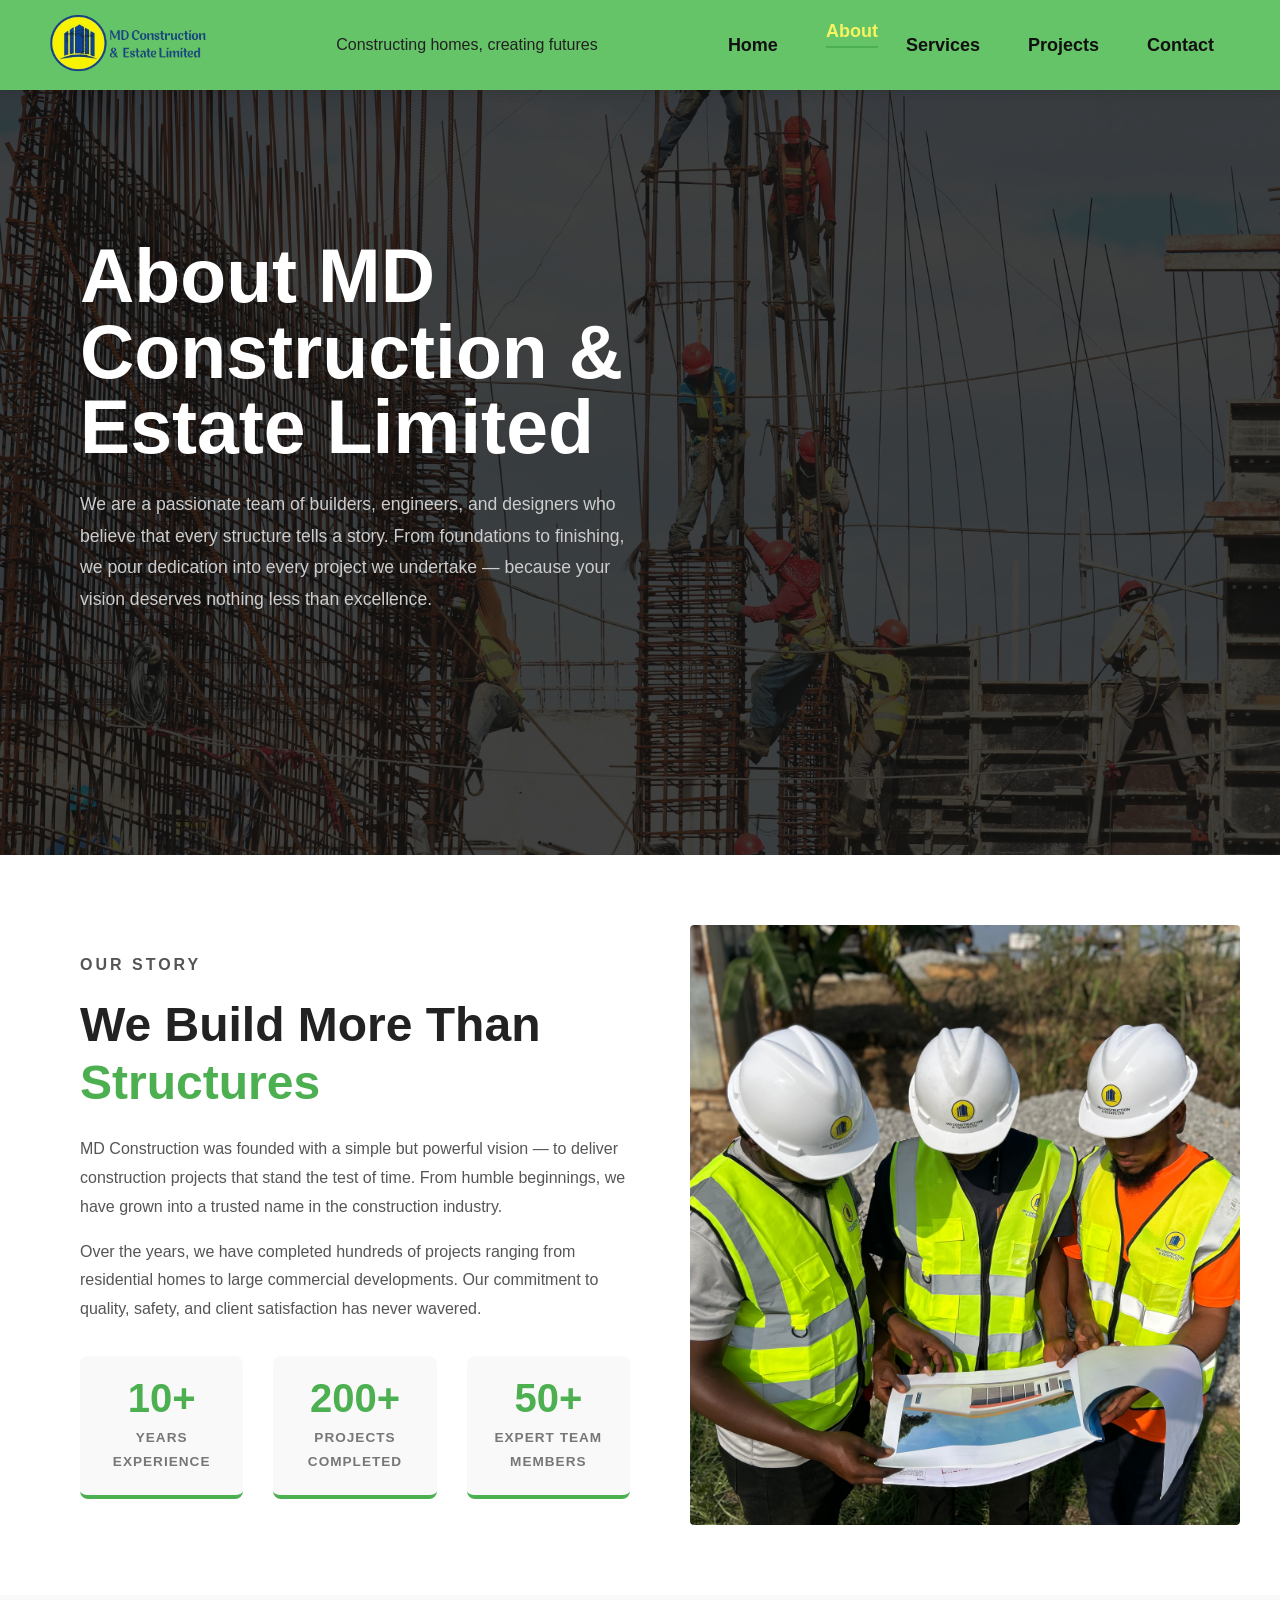
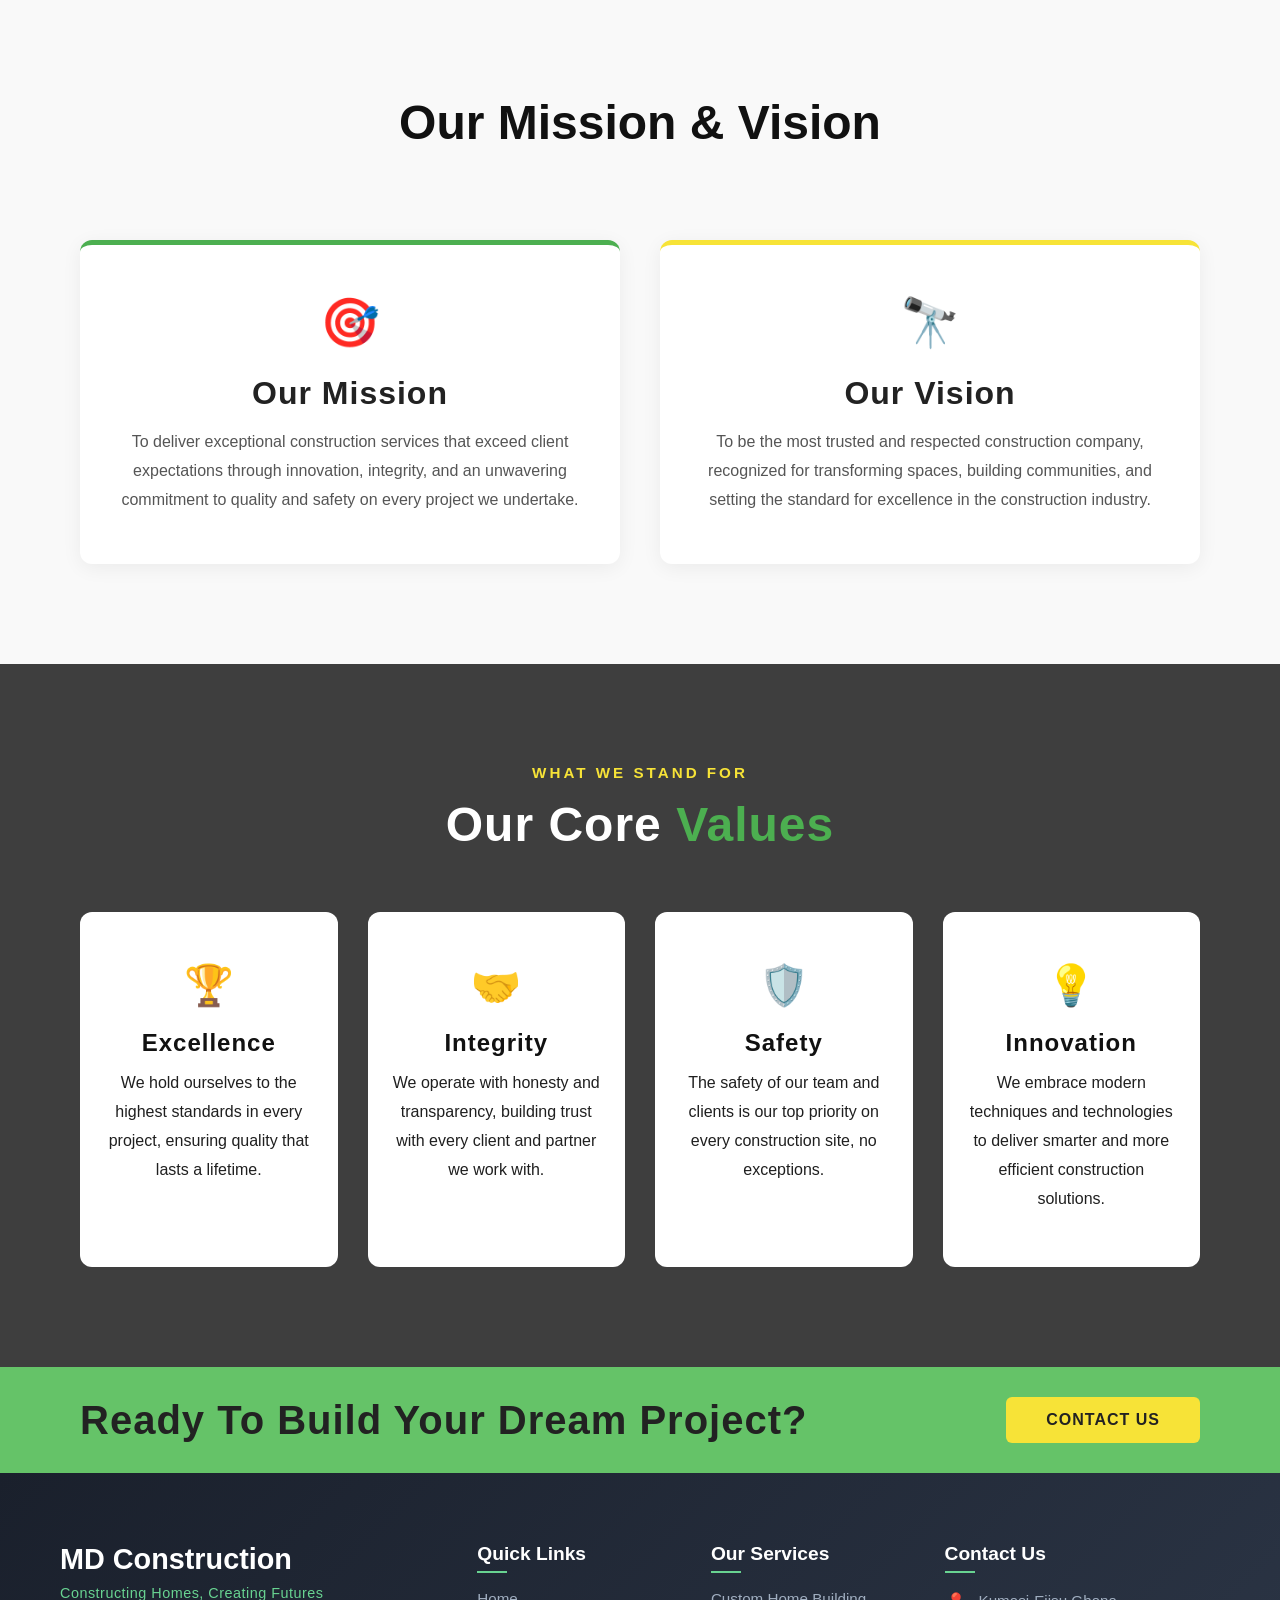
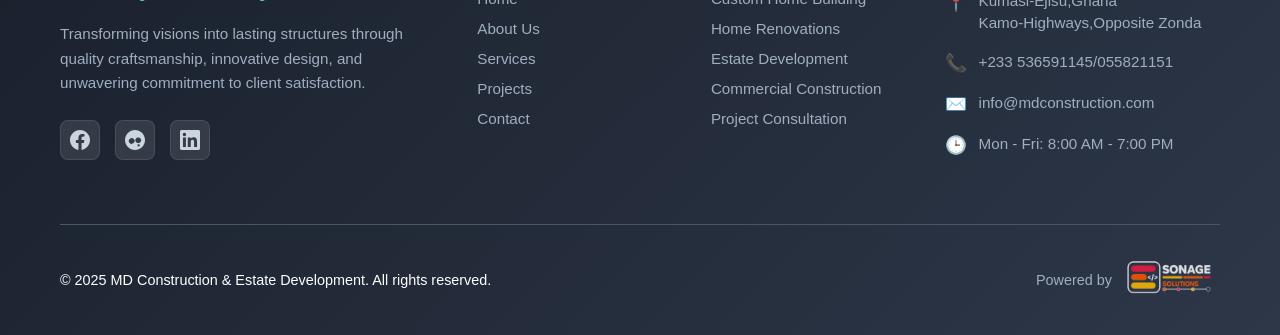
==== about.html @ ecbb5c83 "Fix sync and update site" ====
<!DOCTYPE html>
<html lang="en">
<head>
  <meta charset="UTF-8" />
  <meta name="viewport" content="width=device-width, initial-scale=1.0" />
  <title>About Us - MD Construction</title>
  <link rel="stylesheet" href="styles/about.css" />
  <link rel="stylesheet" href="https://cdnjs.cloudflare.com/ajax/libs/font-awesome/6.5.0/css/all.min.css" />
  <link href="https://fonts.googleapis.com/css2?family=Poppins:wght@400;600&display=swap" rel="stylesheet" />
  <link href="https://fonts.googleapis.com/css2?family=Work+Sans:wght@400;500;600&display=swap" rel="stylesheet">
  <link rel="stylesheet" href="https://cdnjs.cloudflare.com/ajax/libs/font-awesome/6.5.0/css/all.min.css">
  <link rel="stylesheet" href="https://fonts.googleapis.com/css2?family=Inter:wght@400;500;600;700&display=swap">
  <link href="https://cdn.jsdelivr.net/npm/aos@2.3.4/dist/aos.css" rel="stylesheet">
</head>
<body>

<!-- ===== Navbar Start ===== -->
<header class="nav-navbar">
  <div class="nav-container"><a href="index.html" class="logo"><img src="images/MD_CONSTRUCTION___ESTATE_LTD..-removebg-preview.png" alt="MD Logo" /></a> 
     <p>Constructing homes, creating futures</p>
    <nav class="nav">
      <ul class="nav-menu" id="navMenu">
        <li><a href="index.html">Home</a></li>
        <li><a href="about.html" class="active">About</a></li>
        <li class="dropdown">
        <a href="services.html" class="dropdown-toggle">Services</a>
    <span class="dropdown-arrow"><i class="fas fa-angle-down"></i></span>
    <ul class="dropdown-menu">
        <li><a href="#">Quantity Surveying</a></li>
        <li><a href="#">Architecture Work</a></li>
        <li><a href="#">U-drain Construction</a></li>
        <li><a href="#">Interior & Exterior design</a></li>
        <li><a href="#">Building Project</a></li>
        <li><a href="#">Land Surveying</a></li>
        <li><a href="#">Estimates</a></li>
        <li><a href="#">Consultancy Services</a></li>
    </ul>
</li>
        <li><a href="projects.html">Projects</a></li>
        <li><a href="contact.html">Contact</a></li>
      </ul>

<div class="hamburger" id="hamburger">
  <span></span>
  <span></span>
  <span></span>
</div>
  </nav>
  </div>
</header>
<!-- ===== Navbar End ===== -->


<!-- Hero Section -->
<section class="about-hero">
    <div class="about-hero-overlay"></div>
    <div class="about-hero-content">
        <h1>About MD Construction & Estate Limited</h1>
        <p class="about-hero-desc">We are a passionate team of builders, engineers, and designers who believe that every structure tells a story. From foundations to finishing, we pour dedication into every project we undertake — because your vision deserves nothing less than excellence.</p>
    </div>
</section>

<!-- Our Story Section -->
<section class="our-story">
    <div class="our-story-container">
        <div class="our-story-content">
            <p class="section-sub">Our Story</p>
            <h2>We Build More Than <span>Structures</span></h2>
            <p>MD Construction was founded with a simple but powerful vision — to deliver construction projects that stand the test of time. From humble beginnings, we have grown into a trusted name in the construction industry.</p>
            <p>Over the years, we have completed hundreds of projects ranging from residential homes to large commercial developments. Our commitment to quality, safety, and client satisfaction has never wavered.</p>
            <div class="our-story-stats">
                <div class="stat">
                    <h3>10+</h3>
                    <p>Years Experience</p>
                </div>
                <div class="stat">
                    <h3>200+</h3>
                    <p>Projects Completed</p>
                </div>
                <div class="stat">
                    <h3>50+</h3>
                    <p>Expert Team Members</p>
                </div>
            </div>
        </div>
        <div class="our-story-image">
            <img src="images/abt.jpg" alt="MD Construction Story">
        </div>
    </div>  
</section>

<!-- Mission & Vision Section -->
<section class="mission-vision">
    <h1 class="Heading">Our Mission & Vision</h1>
    <div class="mission-vision-container">
        <div class="mission-box">
            <div class="mv-icon">🎯</div>
            <h3>Our Mission</h3>
            <p>To deliver exceptional construction services that exceed client expectations through innovation, integrity, and an unwavering commitment to quality and safety on every project we undertake.</p>
        </div>
        <div class="vision-box">
            <div class="mv-icon">🔭</div>
            <h3>Our Vision</h3>
            <p>To be the most trusted and respected construction company, recognized for transforming spaces, building communities, and setting the standard for excellence in the construction industry.</p>
        </div>
    </div>
</section>


 <!-- Core Values Section -->
<section class="core-values">
    <div class="core-values-overlay"></div>
    <div class="core-values-container">
        <div class="core-values-header">
            <p class="section-sub">What We Stand For</p>
            <h2>Our Core <span>Values</span></h2>
        </div>
        <div class="core-values-grid">
            <div class="value-card">
                <div class="value-icon">🏆</div>
                <h4>Excellence</h4>
                <p>We hold ourselves to the highest standards in every project, ensuring quality that lasts a lifetime.</p>
            </div>
            <div class="value-card">
                <div class="value-icon">🤝</div>
                <h4>Integrity</h4>
                <p>We operate with honesty and transparency, building trust with every client and partner we work with.</p>
            </div>
            <div class="value-card">
                <div class="value-icon">🛡️</div>
                <h4>Safety</h4>
                <p>The safety of our team and clients is our top priority on every construction site, no exceptions.</p>
            </div>
            <div class="value-card">
                <div class="value-icon">💡</div>
                <h4>Innovation</h4>
                <p>We embrace modern techniques and technologies to deliver smarter and more efficient construction solutions.</p>
            </div>
        </div>
    </div>
</section>

<!-- CTA Section -->
<section class="about-cta">
    <div class="about-cta-content">
        <h2>Ready To Build Your <span>Dream Project?</span></h2>
        <a href="contact.html" class="cta-btn">Contact Us</a>
    </div>
</section>
  
<footer class="modern-footer">
    <div class="footer-container">
        <!-- Main Footer Content -->
        <div class="footer-main">
            <!-- Company Info -->
            <div class="footer-section company-info">
                <div class="footer-logo">
                    <h3>MD Construction</h3>
                    <span class="tagline">Constructing Homes, Creating Futures</span>
                </div>
                <p class="company-description">
                    Transforming visions into lasting structures through quality craftsmanship, 
                    innovative design, and unwavering commitment to client satisfaction.
                </p>
                <div class="social-links">
                    <a href="#" class="social-link" aria-label="Facebook">
                        <svg width="20" height="20" viewBox="0 0 24 24" fill="currentColor">
                            <path d="M24 12.073c0-6.627-5.373-12-12-12s-12 5.373-12 12c0 5.99 4.388 10.954 10.125 11.854v-8.385H7.078v-3.47h3.047V9.43c0-3.007 1.792-4.669 4.533-4.669 1.312 0 2.686.235 2.686.235v2.953H15.83c-1.491 0-1.956.925-1.956 1.874v2.25h3.328l-.532 3.47h-2.796v8.385C19.612 23.027 24 18.062 24 12.073z"/>
                        </svg>
                    </a>
                    <a href="#" class="social-link" aria-label="Instagram">
                        <svg width="20" height="20" viewBox="0 0 24 24" fill="currentColor">
                            <path d="M12.017 0C5.396 0 .029 5.367.029 11.987c0 6.62 5.367 11.987 11.988 11.987s11.987-5.367 11.987-11.987C24.014 5.367 18.647.001 12.017.001zM8.449 16.988c-1.297 0-2.448-.611-3.197-1.558-.749-.946-.949-2.157-.549-3.32.401-1.164 1.365-2.02 2.548-2.305 1.184-.286 2.415.048 3.297.855.882.807 1.247 1.995.949 3.17-.298 1.175-1.262 2.03-2.445 2.316-.299.072-.604.108-.903.108zm7.718 2.508c-.472 0-.894-.275-1.077-.725-.184-.45-.088-.96.248-1.312.336-.351.835-.497 1.324-.381.489.116.879.497 1.01.986.131.489-.021 1.01-.395 1.351-.235.213-.537.328-.847.328l-.263-.001zm2.479-5.209c-.32.45-.749.812-1.244 1.06-.495.247-1.045.373-1.603.367-.558-.006-1.105-.141-1.595-.397-.49-.256-.909-.624-1.221-1.075-.312-.451-.508-.971-.571-1.516-.063-.545.009-1.096.209-1.608.2-.511.521-.967.939-1.331.418-.364.921-.625 1.467-.761.546-.136 1.12-.142 1.669-.018.548.124 1.056.38 1.48.745.424.365.751.829.953 1.35.202.522.273 1.085.206 1.639-.067.554-.269 1.081-.589 1.529z"/>
                        </svg>
                    </a>
                    <a href="#" class="social-link" aria-label="LinkedIn">
                        <svg width="20" height="20" viewBox="0 0 24 24" fill="currentColor">
                            <path d="M20.447 20.452h-3.554v-5.569c0-1.328-.027-3.037-1.852-3.037-1.853 0-2.136 1.445-2.136 2.939v5.667H9.351V9h3.414v1.561h.046c.477-.9 1.637-1.85 3.37-1.85 3.601 0 4.267 2.37 4.267 5.455v6.286zM5.337 7.433c-1.144 0-2.063-.926-2.063-2.065 0-1.138.92-2.063 2.063-2.063 1.14 0 2.064.925 2.064 2.063 0 1.139-.925 2.065-2.064 2.065zm1.782 13.019H3.555V9h3.564v11.452zM22.225 0H1.771C.792 0 0 .774 0 1.729v20.542C0 23.227.792 24 1.771 24h20.451C23.2 24 24 23.227 24 22.271V1.729C24 .774 23.2 0 22.222 0h.003z"/>
                        </svg>
                    </a>
                </div>
            </div>

            <!-- Quick Links -->
            <div class="footer-section">
                <h4>Quick Links</h4>
                <ul class="footer-links">
                    <li><a href="/">Home</a></li>
                    <li><a href="/about.html">About Us</a></li>
                    <li><a href="/services.html">Services</a></li>
                    <li><a href="/projects.html">Projects</a></li>
                    <li><a href="/contact.html">Contact</a></li>
                </ul>
            </div>

            <!-- Services -->
            <div class="footer-section">
                <h4>Our Services</h4>
                <ul class="footer-links">
                    <li><a href="/custom-homes.html">Custom Home Building</a></li>
                    <li><a href="/renovations.html">Home Renovations</a></li>
                    <li><a href="/estate-development.html">Estate Development</a></li>
                    <li><a href="/commercial.html">Commercial Construction</a></li>
                    <li><a href="/consultation.html">Project Consultation</a></li>
                </ul>
            </div>

            <!-- Contact Info -->
            <div class="footer-section contact-info">
                <h4>Contact Us</h4>
                <div class="contact-item">
                    <div class="contact-icon">📍</div>
                    <div>
                        <p>Kumasi-Ejisu,Ghana</p>
                        <p>Kamo-Highways,Opposite Zonda</p>
                    </div>
                </div>
                <div class="contact-item">
                    <div class="contact-icon">📞</div>
                    <div>
                        <a href="tel:+1234567890">+233 536591145/055821151</a>
                    </div>
                </div>
                <div class="contact-item">
                    <div class="contact-icon">✉️</div>
                    <div>
                        <a href="mailto:info@mdconstruction.com">info@mdconstruction.com</a>
                    </div>
                </div>
                <div class="contact-item">
                    <div class="contact-icon">🕒</div>
                    <div>
                        <p>Mon - Fri: 8:00 AM - 7:00 PM</p>
                    </div>
                </div>
            </div>
        </div>

<!-- Footer Bottom -->
<div class="footer-bottom">
    <div class="footer-bottom-content">
        <div class="copyright">
            <p>&copy; 2025 MD Construction & Estate Development. All rights reserved.</p>
        </div>
        <div class="footer-legal">
            <p>Powered by 
                <a href="#" target="_blank" class="powered-link">
                    <img src="images/footer.logo-removebg-preview.png" alt="Sonage Solutions" class="powered-logo"/>
                </a>
            </p>
        </div>
    </div>
</div>
</footer>

<script src="about.js"></script>

</body>
</html>
---- styles/about.css ----
/* --------------------------------------------------
   CLEAN NAVBAR — WORKS PERFECTLY DESKTOP + MOBILE
-------------------------------------------------- */

/* Reset */
* {
  margin: 0;
  padding: 0;
  box-sizing: border-box;
}

html,
body {
  margin: 0;
  padding: 0;
  width: 100%;
  overflow-x: hidden;
  font-family: "Poppins", sans-serif;
  background: #f9f9f9;
  color: #333;
}

.nav-navbar {
  width: 100%;
  background: #65c368;
  position: fixed;
  top: 0;
  left: 0;
  z-index: 9999;
  box-shadow: 0 2px 10px rgba(0,0,0,0.12);
}

.nav-container {
  top: 0;
  left: 0;
  max-width: 1200px;
  margin: auto;
  padding: 6px;
  display: flex;
  align-items: center;
  justify-content: space-between;
  height: 90px;
}

/* LOGO */
.logo img {
  width: 160px;
  margin-left: 0px;
}

/* Desktop Menu */
.nav-menu {
  display: flex;
  list-style: none;
  align-items: center;
  gap: 28px;
}

.nav-menu li a {
  color: #111;
  text-decoration: none;
  font-size: 18px;
  font-weight: 700;
  transition: .3s ease;
  margin-right: 20px;
}

.nav-menu li a:hover {
  color: #3f53c1;
}

/* DROPDOWN DESKTOP */
.dropdown {
  position: relative;
}

.dropdown-menu {
  position: absolute;
  top: 42px;
  left: 0;
  width: 220px;
  background: #fff;
  padding: 10px 0;
  border-radius: 6px;
  display: none;
  opacity: 0;
  transform: translateY(10px);
  transition: .3s ease;
  box-shadow: 0 2px 12px rgba(0,0,0,0.15);
}

.dropdown-menu li a {
  display: block;
  padding: 10px 18px;
  color: #222;
  font-size: 15px;
}

.dropdown-menu li a:hover {
  background: #f7c04a;
  color: #fff;
}

.dropdown:hover .dropdown-menu {
  display: block;
  opacity: 1;
  transform: translateY(0);
}

/* HAMBURGER */
.hamburger {
  font-size: 30px;
  display: none;
  color: #111;
  cursor: pointer;
}

/* HAMBURGER ANIMATION */
.hamburger {
  width: 27px;
  height: 25px;
  display: none;
  flex-direction: column;
  justify-content: space-between;
  cursor: pointer;
}

.hamburger span {
  display: block;
  height: 4px;
  width: 100%;
  background: #111;
  border-radius: 3px;
  transition: 0.4s ease;
}

/* Transform to X */
.hamburger.active span:nth-child(1) {
  transform: translateY(11px) rotate(45deg);
}
.hamburger.active span:nth-child(2) {
  opacity: 0;
}
.hamburger.active span:nth-child(3) {
  transform: translateY(-11px) rotate(-45deg);
}


/* --------------------------------------------------
      MOBILE RESPONSIVE STYLING
-------------------------------------------------- */
@media (max-width: 768px) {
.nav-menu {
  position: fixed;
  top: 0;
  right: -100%;
  height: 100vh;   /* <-- this is why the height is always full screen */
  width: 260px;
  background: #ecf775;
  flex-direction: column;
  padding-top: 100px;
  gap: 25px;
  box-shadow: -3px 0 10px rgba(0,0,0,0.15);
  transition: .4s ease;
  overflow-y: auto;
}


  .nav-menu.active {
    top: 0;
  }

  .hamburger {
    display: flex;
  }

  /* Disable hover dropdown */
  .dropdown:hover .dropdown-menu {
    display: none;
  }

  /* Mobile dropdown click-to-open */
  /* Mobile dropdown click-to-open */
  .dropdown-menu {
    position: relative;
    top: 0;
    left: 0;
    width: 100%;
    background: #fbfbf8;
    border-radius: 0;
    box-shadow: none;
    display: none;
    opacity: 1;
    transform: translateY(0);
    padding: 0;
    max-height: 0;
    overflow: hidden;
    transition: max-height 0.3s ease;
  }

  .dropdown.active .dropdown-menu {
    display: block;
    max-height: 500px;
  }
}

@media (max-width: 768px) {
  .nav-menu.active {
    right: 0;      /* ← SHOW MENU */
  }
}

/* ── ACTIVE NAV LINK ── */
.nav-menu li a.active {
    color: #f7f461;
    font-weight: 800;
}

.nav-menu li a.active::after {
    content: '';
    display: block;
    height: 2px;
    background: #4caf50;
    margin-top: 4px;
}


.dropdown {
    position: relative;
}

.dropdown-arrow {
    display: none;
}

@media (max-width: 768px) {
    .dropdown {
        display: flex;
        flex-wrap: wrap;
        align-items: center;
        justify-content: space-between;
    }

    .dropdown-toggle {
        flex: 1;
    }

    .dropdown-arrow {
        display: inline-flex;
        padding: 10px 15px;
        cursor: pointer;
    }

    .dropdown-menu {
        width: 100%;
    }
}


@media (max-width: 768px) {
  .nav-menu.active {
    right: 0;      /* ← SHOW MENU */
  }
}


/* ── GLOBAL RESET ── */
* {
    margin: 0;
    padding: 0;
    box-sizing: border-box;
}

body {
    font-family: 'Open Sans', sans-serif;
    background-color: #f9f9f9;
    color: #222;
}

/* ── ACTIVE NAV LINK ── */
.nav-menu li a.active {
    color: #f7f461;
    font-weight: 800;
}

.nav-menu li a.active::after {
    content: '';
    display: block;
    height: 2px;
    background: #4caf50;
    margin-top: 4px;
}

@media (max-width: 768px) {
  .nav-menu li a.active {
    color: #4caf50;
    font-weight: 800;
}
}




/* ── HERO SECTION ── */
.about-hero {
    position: relative;
    width: 100%;
    height: 95vh;
    background: url(../images/wh.jpg) center/cover no-repeat;
    display: flex;
    align-items: center;
    justify-content: flex-start;
}

.about-hero-overlay {
    position: absolute;
    inset: 0;
    background: #111111cc;
}

.about-hero-content {
    position: relative;
    z-index: 1;
    padding: 0 80px;
    max-width: 750px;
    display: flex;
    flex-direction: column;
    gap: 1.5rem;
    animation: slideIn 1s ease forwards;
}

@keyframes slideIn {
    from {
        opacity: 0;
        transform: translateX(-60px);
    }
    to {
        opacity: 1;
        transform: translateX(0);
    }
}

.about-hero-content h1 {
    font-family: 'Bebas Neue', sans-serif;
    font-size: 4.7rem;
    line-height: 1;
    letter-spacing: 0;
    color: #fff;
    display: flex;
}

.about-hero-content h1 span {
    color: #f7e337;
}

.about-hero-desc {
    font-size: 1.1rem;
    color: #ccc;
    line-height: 1.8;
    max-width: 560px;
}

/* ── HERO RESPONSIVE ── */
@media (max-width: 768px) {
    .about-hero {
        height: 90vh;
    }

    .about-hero-content {
        padding: 0 25px;
    }

    .about-hero-content h1 {
        font-size: 3.2rem;
    }

    .about-hero-desc {
        font-size: 1rem;
    }
}

@media (max-width: 480px) {
    .about-hero-content h1 {
        font-size: 2.6rem;
    }

    .about-hero-desc {
        font-size: 0.95rem;
    }
}





/* ── OUR STORY SECTION ── */
.our-story {
    padding: 70px 10px;
    background-color: #fff;
}

.our-story-container {
    display: flex;
    align-items: center;
    gap: 60px;
    max-width: 1200px;
    margin: 0 auto;
}

.our-story-image {
    width: 100%;
    flex: 1;
    border-radius: 4px;
    overflow: hidden;
}

.our-story-image img {
    width: 100%;
    height: 600px;
    object-fit: cover;
    display: block;
    border-radius: 3px;
}

.our-story-content {
    flex: 1;
    margin-left: 40px;
}

.section-sub {
    font-size: 0.95rem;
    font-weight: 600;
    letter-spacing: 3px;
    text-transform: uppercase;
    color: #4caf50;
    margin-bottom: 1rem;
}

.our-story-content h2 {
    font-family: 'Bebas Neue', sans-serif;
    font-size: 3rem;
    line-height: 1.2;
    color: #222;
    margin-bottom: 1.5rem;
}

.our-story-content h2 span {
    color: #4caf50;
}

.our-story-content p {
    font-size: 1rem;
    color: #555;
    line-height: 1.8;
    margin-bottom: 1rem;
}

.our-story-stats {
    display: flex;
    gap: 30px;
    margin-top: 2rem;
}

.stat {
    text-align: center;
    background: #f9f9f9;
    border-bottom: 4px solid #4caf50;
    padding: 20px 25px;
    border-radius: 8px;
    flex: 1;
}

.stat h3 {
    font-family: 'Bebas Neue', sans-serif;
    font-size: 2.5rem;
    color: #4caf50;
    margin-bottom: 0.3rem;
}

.stat p {
    font-size: 0.85rem;
    color: #777;
    margin: 0;
    font-weight: 600;
    text-transform: uppercase;
    letter-spacing: 1px;
}

/* ── OUR STORY RESPONSIVE ── */
@media (max-width: 768px) {
    .our-story {
        padding: 60px 0;
    }

    .our-story-container {
        flex-direction: column;
        gap: 40px;
    }

    .our-story-image {
        width: 100%;
        border-radius: 0;
    }

    .our-story-image img {
        height: 450px;
        width: 100%;
        border-radius: 0;
    }

    .our-story-content {
        padding: 0 15px;
        margin-right: 30px;
    }

    .our-story-content h2 {
        font-size: 2.5rem;
    }

    .our-story-stats {
        gap: 15px;
    }

    .stat {
        padding: 15px 10px;
    }

    .stat h3 {
        font-size: 2rem;
    }
}

@media (max-width: 480px) {
    .our-story-content h2 {
        font-size: 2.2rem;
    }

    .our-story-stats {
        flex-direction: column;
    }

    .stat {
        padding: 15px 20px;
    }
}


/* ── MISSION & VISION SECTION ── */
.mission-vision {
    padding: 100px 80px;
    background-color: #f9f9f9;
}

.Heading {
    font-family: 'Bebas Neue', sans-serif;
    font-size: 3rem;
    text-align: center;
    color: #111;
    margin-bottom: 90px;
}

.mission-vision-container {
    display: flex;
    gap: 40px;
    max-width: 1200px;
    margin: 0 auto;
}

.mission-box,
.vision-box {
    flex: 1;
    background: #fff;
    border-radius: 12px;
    padding: 50px 40px;
    text-align: center;
    box-shadow: 0 4px 20px rgba(0, 0, 0, 0.06);
    transition: transform 0.3s ease, box-shadow 0.3s ease;
}

.mission-box {
    border-top: 5px solid #4caf50;
}

.vision-box {
    border-top: 5px solid #f7e337;
}

.mission-box:hover,
.vision-box:hover {
    transform: translateY(-8px);
    box-shadow: 0 12px 30px rgba(0, 0, 0, 0.1);
}

.mv-icon {
    font-size: 3rem;
    margin-bottom: 1.5rem;
}

.mission-box h3,
.vision-box h3 {
    font-family: 'Bebas Neue', sans-serif;
    font-size: 2rem;
    color: #222;
    margin-bottom: 1rem;
    letter-spacing: 1px;
}

.mission-box p,
.vision-box p {
    font-size: 1rem;
    color: #555;
    line-height: 1.8;
}

/* ── MISSION & VISION RESPONSIVE ── */
@media (max-width: 768px) {
    .mission-vision {
        padding: 60px 25px;
    }

    .mission-vision-container {
        flex-direction: column;
        gap: 30px;
    }

    .mission-box,
    .vision-box {
        padding: 40px 25px;
    }

    .mission-box h3,
    .vision-box h3 {
        font-size: 1.7rem;
    }
}

@media (max-width: 480px) {
    .mission-box,
    .vision-box {
        padding: 30px 20px;
    }

    .mission-box h3,
    .vision-box h3 {
        font-size: 1.5rem;
    }

    .mv-icon {
        font-size: 2.5rem;
    }
}


/* ── CORE VALUES SECTION ── */
.core-values {
    position: relative;
    padding: 100px 80px;
    background: url('https://images.unsplash.com/photo-1503387762-592deb58ef4e?w=1600') center/cover no-repeat;
}

.core-values-overlay {
    position: absolute;
    inset: 0;
    background: rgba(0, 0, 0, 0.75);
}

.core-values-container {
    position: relative;
    z-index: 1;
    max-width: 1200px;
    margin: 0 auto;
}

.core-values-header {
    text-align: center;
    margin-bottom: 60px;
}

.core-values-header .section-sub {
    color: #f7e337;
}

.core-values-header h2 {
    font-family: 'Bebas Neue', sans-serif;
    font-size: 3rem;
    color: #fff;
    letter-spacing: 1px;
}

.core-values-header h2 span {
    color: #4caf50;
}

.core-values-grid {
    display: grid;
    grid-template-columns: repeat(4, 1fr);
    gap: 30px;
}

.value-card {
    background: #fff;
    backdrop-filter: blur(6px);
    border-radius: 12px;
    padding: 50px 25px;
    text-align: center;
    border-bottom: 4px solid transparent;
    transition: transform 0.3s ease, border-color 0.3s ease, box-shadow 0.3s ease;
}

.value-card:hover {
    transform: translateY(-8px);
    border-bottom-color: #f7e337;
    box-shadow: 0 12px 30px rgba(0, 0, 0, 0.3);
}

.value-icon {
    font-size: 2.5rem;
    margin-bottom: 1.2rem;
}

.value-card h4 {
    font-family: 'Bebas Neue', sans-serif;
    font-size: 1.5rem;
    color: #111;
    margin-bottom: 0.8rem;
    letter-spacing: 1px;
}

.value-card p {
    font-size: 1rem;
    font-weight: 300;
    color: #1f1f1f;
    line-height: 1.8;
}

/* ── CORE VALUES RESPONSIVE ── */
@media (max-width: 1024px) {
    .core-values-grid {
        grid-template-columns: repeat(2, 1fr);
    }
}

@media (max-width: 768px) {
    .core-values {
        padding: 60px 25px;
    }

    .core-values-header h2 {
        font-size: 2.2rem;
    }

    .core-values-grid {
        grid-template-columns: repeat(2, 1fr);
        gap: 20px;
    }

    .value-card {
        padding: 40px 20px;
    }
}

@media (max-width: 480px) {
    .core-values-grid {
        grid-template-columns: 1fr;
    }

    .core-values-header h2 {
        font-size: 1.8rem;
    }

    .value-card {
        padding: 35px 20px;
    }

    .value-icon {
        font-size: 2rem;
    }
}


/* ── ABOUT CTA SECTION ── */
.about-cta {
    background-color: #65c368;
    padding: 30px 80px;
}

.about-cta-content {
    max-width: 1200px;
    margin: 0 auto;
    display: flex;
    align-items: center;
    justify-content: space-between;
    gap: 30px;
}

.about-cta-content h2 {
    font-family: 'Bebas Neue', sans-serif;
    font-size: 2.5rem;
    color: #222;
    letter-spacing: 1px;
    margin: 0;
}

.cta-btn {
    display: inline-block;
    background-color: #f7e337;
    color: #222;
    text-decoration: none;
    padding: 14px 40px;
    border-radius: 6px;
    font-size: 1rem;
    font-weight: 700;
    letter-spacing: 1px;
    text-transform: uppercase;
    white-space: nowrap;
    transition: background-color 0.3s ease, color 0.3s ease, transform 0.3s ease;
}

.cta-btn:hover {
    background-color: #f7e337;
    color: #222;
    transform: translateY(-3px);
}

/* ── ABOUT CTA RESPONSIVE ── */
@media (max-width: 768px) {
    .about-cta {
        padding: 40px 25px;
    }

    .about-cta-content {
        flex-direction: column;
        text-align: center;
    }

    .about-cta-content h2 {
        font-size: 2rem;
    }
}

@media (max-width: 480px) {
    .about-cta-content h2 {
        font-size: 1.7rem;
    }

    .cta-btn {
        padding: 12px 30px;
        font-size: 0.9rem;
    }
}



.modern-footer {
    background: linear-gradient(135deg, #1a202c 0%, #2d3748 100%);
    color: #e2e8f0;
    padding: 70px 0 0;
    font-family: 'Arial', sans-serif;
    width: 100%;
}

.footer-container {
    max-width: 1200px;
    margin: 0 auto;
    padding: 0 20px;
}

.footer-main {
    display: grid;
    grid-template-columns: 2fr 1fr 1fr 1.5fr;
    gap: 50px;
    padding-bottom: 50px;
    border-bottom: 1px solid #4a5568;
}

.footer-section h4 {
    color: white;
    font-size: 1.2rem;
    font-weight: 600;
    margin-bottom: 25px;
    position: relative;
}

.footer-section h4::after {
    content: '';
    position: absolute;
    bottom: -8px;
    left: 0;
    width: 30px;
    height: 2px;
    background: #68d391;
}

.company-info { padding-right: 20px; }

.footer-logo h3 {
    color: white;
    font-size: 1.8rem;
    font-weight: 700;
    margin-bottom: 8px;
}

.tagline {
    color: #68d391;
    font-size: 0.9rem;
    font-weight: 500;
    letter-spacing: 0.5px;
}

.company-description {
    color: #a0aec0;
    line-height: 1.6;
    margin: 20px 0;
    font-size: 0.95rem;
}

.social-links {
    display: flex;
    gap: 15px;
    margin-top: 25px;
}

.social-link {
    width: 40px;
    height: 40px;
    background: rgba(255, 255, 255, 0.1);
    border-radius: 8px;
    display: flex;
    align-items: center;
    justify-content: center;
    color: #cbd5e0;
    transition: all 0.3s ease;
    border: 1px solid rgba(255, 255, 255, 0.1);
}

.social-link:hover {
    background: #68d391;
    color: white;
    transform: translateY(-2px);
    box-shadow: 0 5px 15px rgba(104, 211, 145, 0.3);
}

.footer-links {
    list-style: none;
    padding: 0;
    margin: 0;
}

.footer-links li { margin-bottom: 12px; }

.footer-links a {
    color: #a0aec0;
    text-decoration: none;
    transition: all 0.3s ease;
    font-size: 0.95rem;
    position: relative;
    padding-left: 0;
}

.footer-links a:hover {
    color: #68d391;
    padding-left: 8px;
}

.footer-links a::before {
    content: '▸';
    position: absolute;
    left: -12px;
    opacity: 0;
    transition: all 0.3s ease;
    color: #68d391;
}

.footer-links a:hover::before {
    opacity: 1;
    left: -8px;
}

.contact-info .contact-item {
    display: flex;
    align-items: flex-start;
    gap: 12px;
    margin-bottom: 18px;
}

.contact-icon {
    font-size: 1.1rem;
    margin-top: 2px;
    flex-shrink: 0;
}

.contact-item p,
.contact-item a {
    color: #a0aec0;
    text-decoration: none;
    font-size: 0.95rem;
    line-height: 1.4;
    margin: 0;
    transition: color 0.3s ease;
}

.contact-item a:hover { color: #68d391; }

/* Footer Bottom */
.footer-bottom {
    padding: 5px 0;
    overflow: hidden;
}

.footer-bottom-content {
    display: flex;
    justify-content: space-between;
    align-items: center;
}

.copyright p {
    color: #fff;
    font-size: 0.9rem;
    margin: 0;
}

/* Powered by */
.footer-legal {
    display: flex;
    align-items: center;
    gap: 10px;
}

.footer-legal p {
    display: flex;
    align-items: center;
    gap: 8px;
    color: #a0aec0;
    font-size: 0.9rem;
    margin: 0;
}

.powered-link {
    display: flex;
    align-items: center;
}

.powered-logo {
    height: 100px;
    max-height: 100px;
    width: auto;
    object-fit: contain;
    opacity: 0.85;
    transition: opacity 0.3s ease;
}

.powered-link:hover .powered-logo {
    opacity: 1;
}

/* Responsive */
@media (max-width: 1024px) {
    .footer-main { grid-template-columns: 1fr 1fr; gap: 40px; }
    .company-info { grid-column: 1 / -1; }
}

@media (max-width: 768px) {
    .modern-footer { padding: 50px 0 0; }
    .footer-main { grid-template-columns: 1fr; gap: 35px; padding-bottom: 40px; }
    .footer-bottom-content { flex-direction: column; gap: 15px; text-align: center; }
    .footer-legal { flex-wrap: wrap; justify-content: center; }
    .company-info { padding-right: 0; text-align: center; }
    .footer-section h4::after { left: 50%; transform: translateX(-50%); }
}

@media (max-width: 480px) {
    .footer-container { padding: 0 15px; }
    .footer-main { gap: 30px; }
    .social-links { justify-content: center; }
}
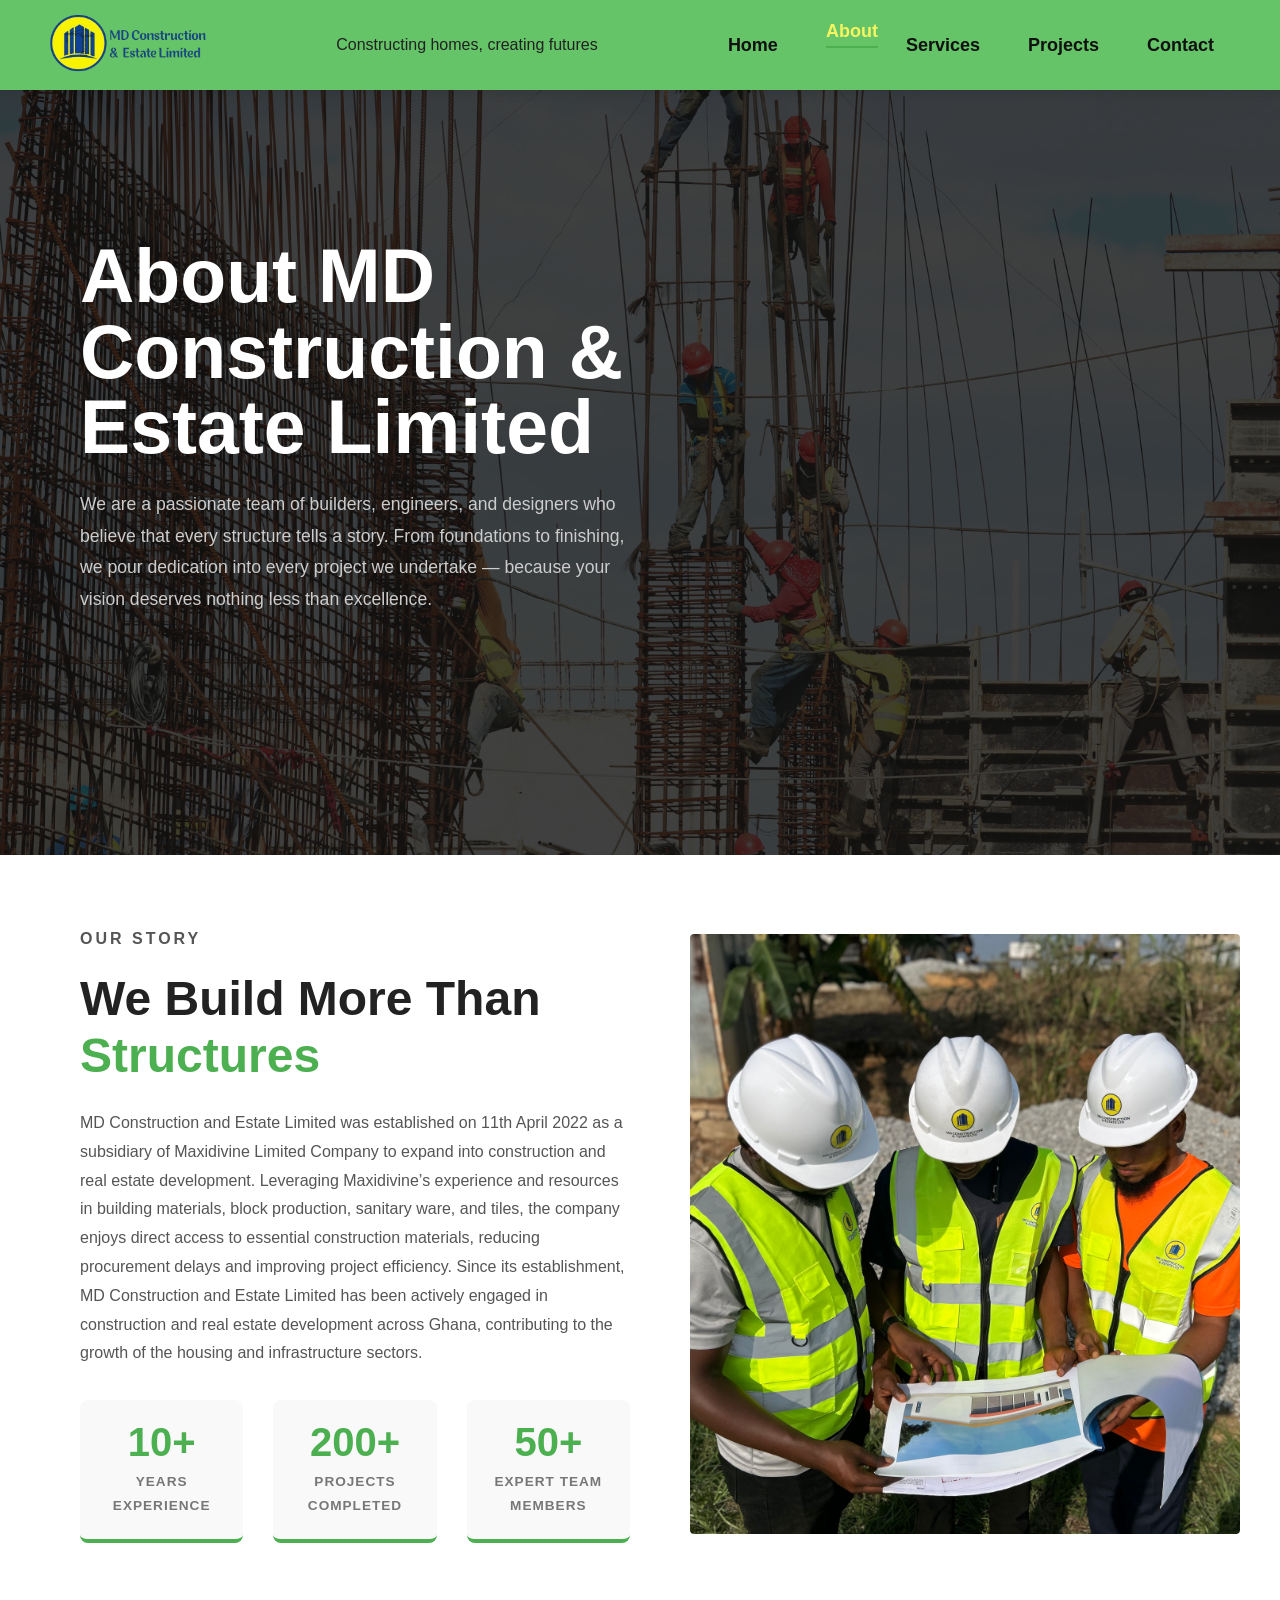
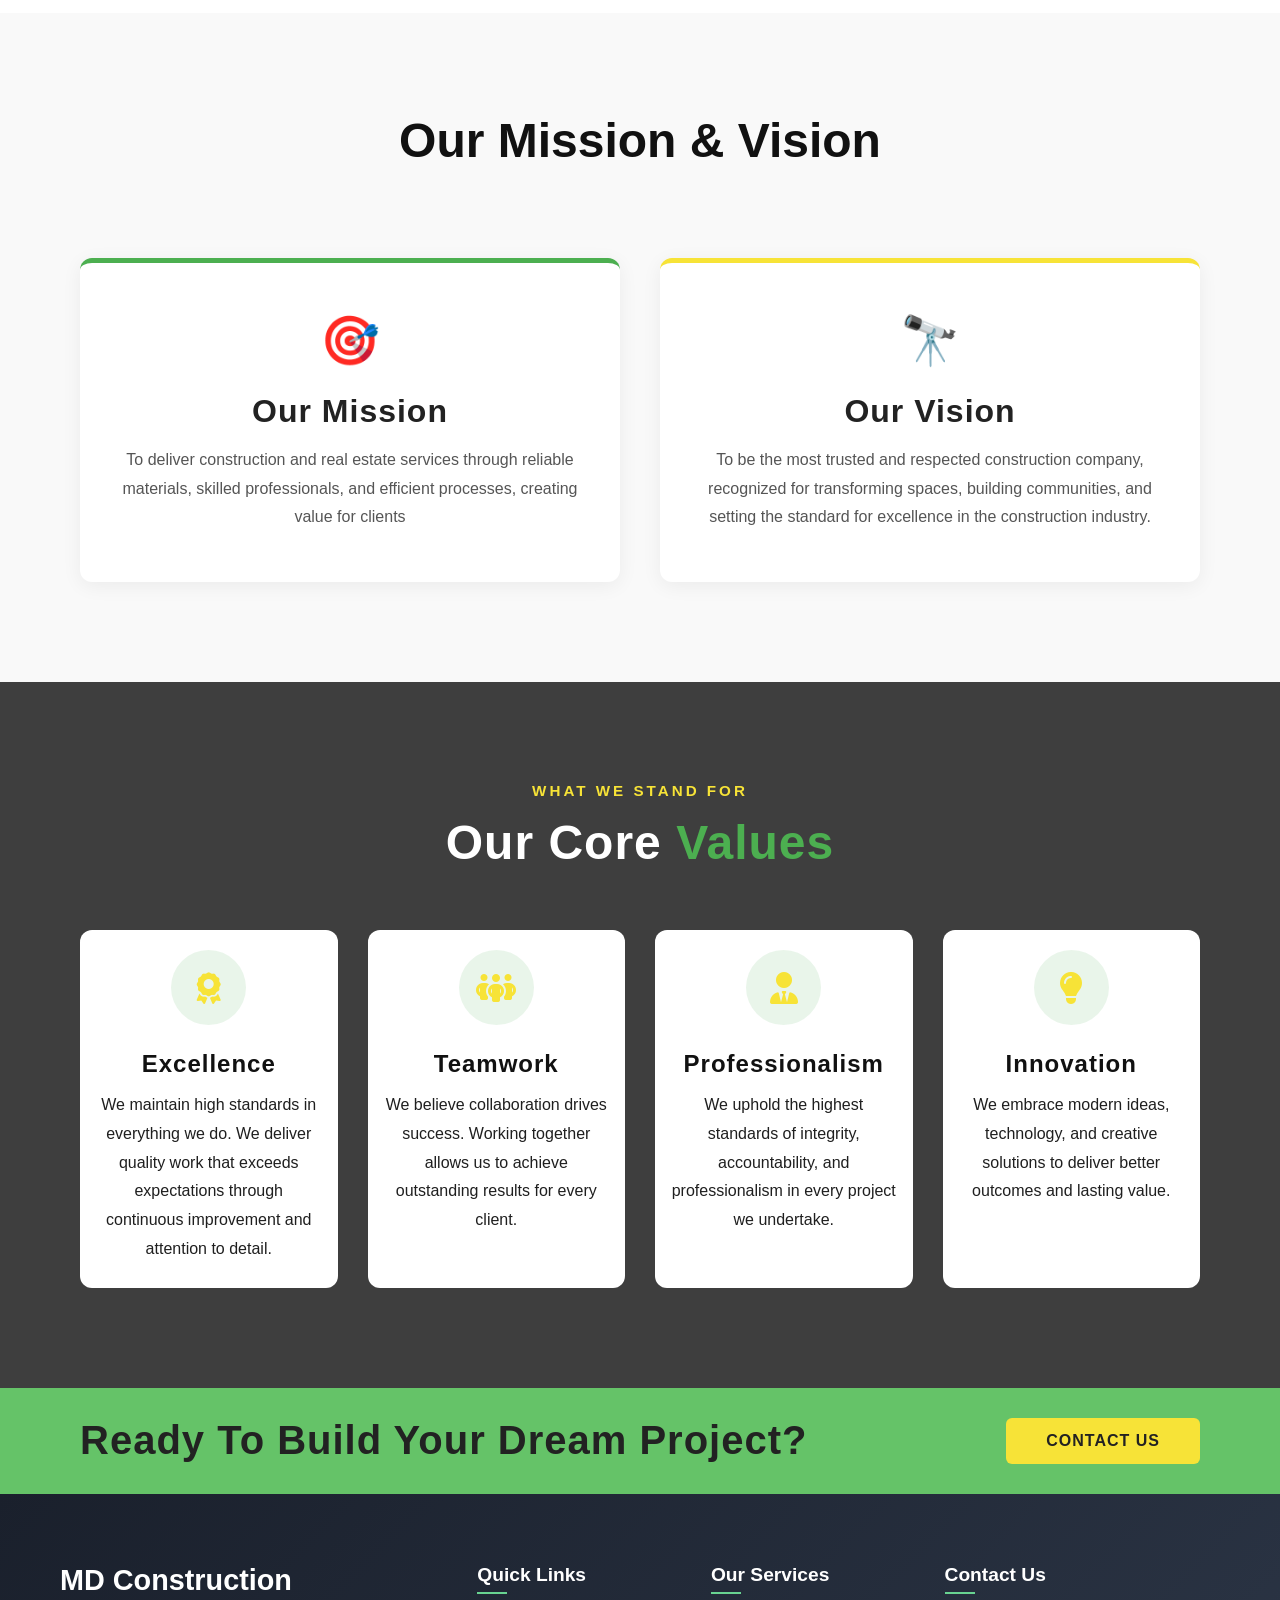
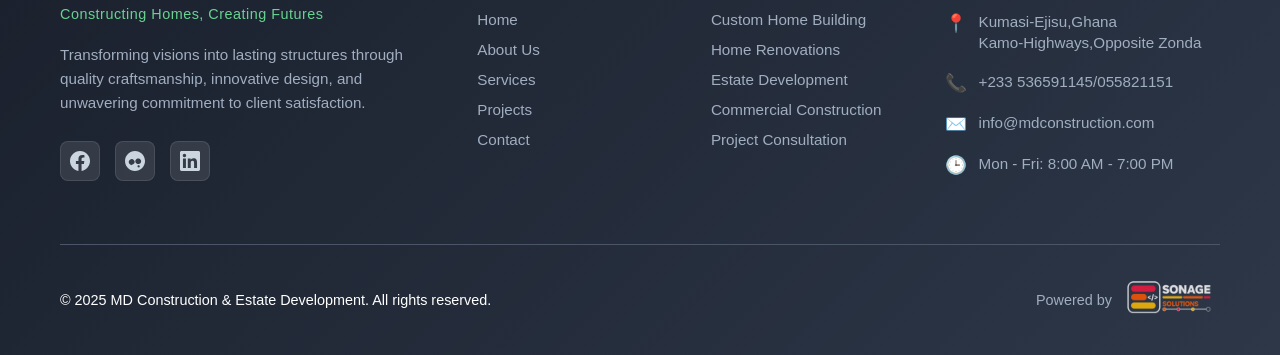
==== commit 32c6f53b: "Updated website design and responsiveness" ====
--- a/about.html
+++ b/about.html
@@ -66,8 +66,14 @@
         <div class="our-story-content">
             <p class="section-sub">Our Story</p>
             <h2>We Build More Than <span>Structures</span></h2>
-            <p>MD Construction was founded with a simple but powerful vision — to deliver construction projects that stand the test of time. From humble beginnings, we have grown into a trusted name in the construction industry.</p>
-            <p>Over the years, we have completed hundreds of projects ranging from residential homes to large commercial developments. Our commitment to quality, safety, and client satisfaction has never wavered.</p>
+            <p>MD Construction and Estate Limited was established on 11th April 2022
+              as a subsidiary of Maxidivine Limited Company to expand into construction
+               and real estate development. Leveraging Maxidivine’s experience and resources 
+               in building materials, block production, sanitary ware, and tiles, the company
+                enjoys direct access to essential construction materials, reducing procurement 
+                delays and improving project efficiency. Since its establishment, MD Construction
+                 and Estate Limited has been actively engaged in construction and real estate development 
+                 across Ghana, contributing to the growth of the housing and infrastructure sectors.</p>
             <div class="our-story-stats">
                 <div class="stat">
                     <h3>10+</h3>
@@ -96,7 +102,7 @@
         <div class="mission-box">
             <div class="mv-icon">🎯</div>
             <h3>Our Mission</h3>
-            <p>To deliver exceptional construction services that exceed client expectations through innovation, integrity, and an unwavering commitment to quality and safety on every project we undertake.</p>
+            <p>To deliver construction and real estate services through reliable materials, skilled professionals, and efficient processes, creating value for clients</p>
         </div>
         <div class="vision-box">
             <div class="mv-icon">🔭</div>
@@ -107,37 +113,82 @@
 </section>
 
 
- <!-- Core Values Section -->
+<!-- Core Values Section -->
 <section class="core-values">
+
     <div class="core-values-overlay"></div>
+
     <div class="core-values-container">
+
         <div class="core-values-header">
             <p class="section-sub">What We Stand For</p>
             <h2>Our Core <span>Values</span></h2>
         </div>
+
         <div class="core-values-grid">
+
+            <!-- Excellence -->
             <div class="value-card">
-                <div class="value-icon">🏆</div>
+                <div class="value-icon">
+                    <i class="fas fa-award"></i>
+                </div>
+
                 <h4>Excellence</h4>
-                <p>We hold ourselves to the highest standards in every project, ensuring quality that lasts a lifetime.</p>
-            </div>
+
+                <p>
+                    We maintain high standards in everything we do. We deliver
+                    quality work that exceeds expectations through continuous
+                    improvement and attention to detail.
+                </p>
+            </div>
+
+            <!-- Teamwork -->
             <div class="value-card">
-                <div class="value-icon">🤝</div>
-                <h4>Integrity</h4>
-                <p>We operate with honesty and transparency, building trust with every client and partner we work with.</p>
-            </div>
+                <div class="value-icon">
+                    <i class="fas fa-people-group"></i>
+                </div>
+
+                <h4>Teamwork</h4>
+
+                <p>
+                    We believe collaboration drives success. Working together
+                    allows us to achieve outstanding results for every client.
+                </p>
+            </div>
+
+            <!-- Professionalism -->
             <div class="value-card">
-                <div class="value-icon">🛡️</div>
-                <h4>Safety</h4>
-                <p>The safety of our team and clients is our top priority on every construction site, no exceptions.</p>
-            </div>
+                <div class="value-icon">
+                    <i class="fas fa-user-tie"></i>
+                </div>
+
+                <h4>Professionalism</h4>
+
+                <p>
+                    We uphold the highest standards of integrity,
+                    accountability, and professionalism in every project
+                    we undertake.
+                </p>
+            </div>
+
+            <!-- Innovation -->
             <div class="value-card">
-                <div class="value-icon">💡</div>
+                <div class="value-icon">
+                    <i class="fas fa-lightbulb"></i>
+                </div>
+
                 <h4>Innovation</h4>
-                <p>We embrace modern techniques and technologies to deliver smarter and more efficient construction solutions.</p>
-            </div>
-        </div>
-    </div>
+
+                <p>
+                    We embrace modern ideas, technology, and creative solutions
+                    to deliver better outcomes and lasting value.
+                </p>
+            </div>
+
+        </div>
+
+    </div>
+
 </section>
 
 <!-- CTA Section -->
--- a/styles/about.css
+++ b/styles/about.css
@@ -701,7 +701,7 @@
     background: #fff;
     backdrop-filter: blur(6px);
     border-radius: 12px;
-    padding: 50px 25px;
+    padding: 20px 15px;
     text-align: center;
     border-bottom: 4px solid transparent;
     transition: transform 0.3s ease, border-color 0.3s ease, box-shadow 0.3s ease;
@@ -713,9 +713,31 @@
     box-shadow: 0 12px 30px rgba(0, 0, 0, 0.3);
 }
 
-.value-icon {
-    font-size: 2.5rem;
-    margin-bottom: 1.2rem;
+.value-icon{
+    width:75px;
+    height:75px;
+    margin:0 auto 25px;
+    border-radius:50%;
+    background:rgba(76,175,80,.12);
+    display:flex;
+    justify-content:center;
+    align-items:center;
+    transition:.35s ease;
+}
+
+.value-icon i{
+    font-size:32px;
+    color: #f7e337;
+    transition:.35s ease;
+}
+
+.value-card:hover .value-icon{
+    background:#4CAF50;
+    transform:translateY(-6px);
+}
+
+.value-card:hover .value-icon i{
+    color:#fff;
 }
 
 .value-card h4 {
